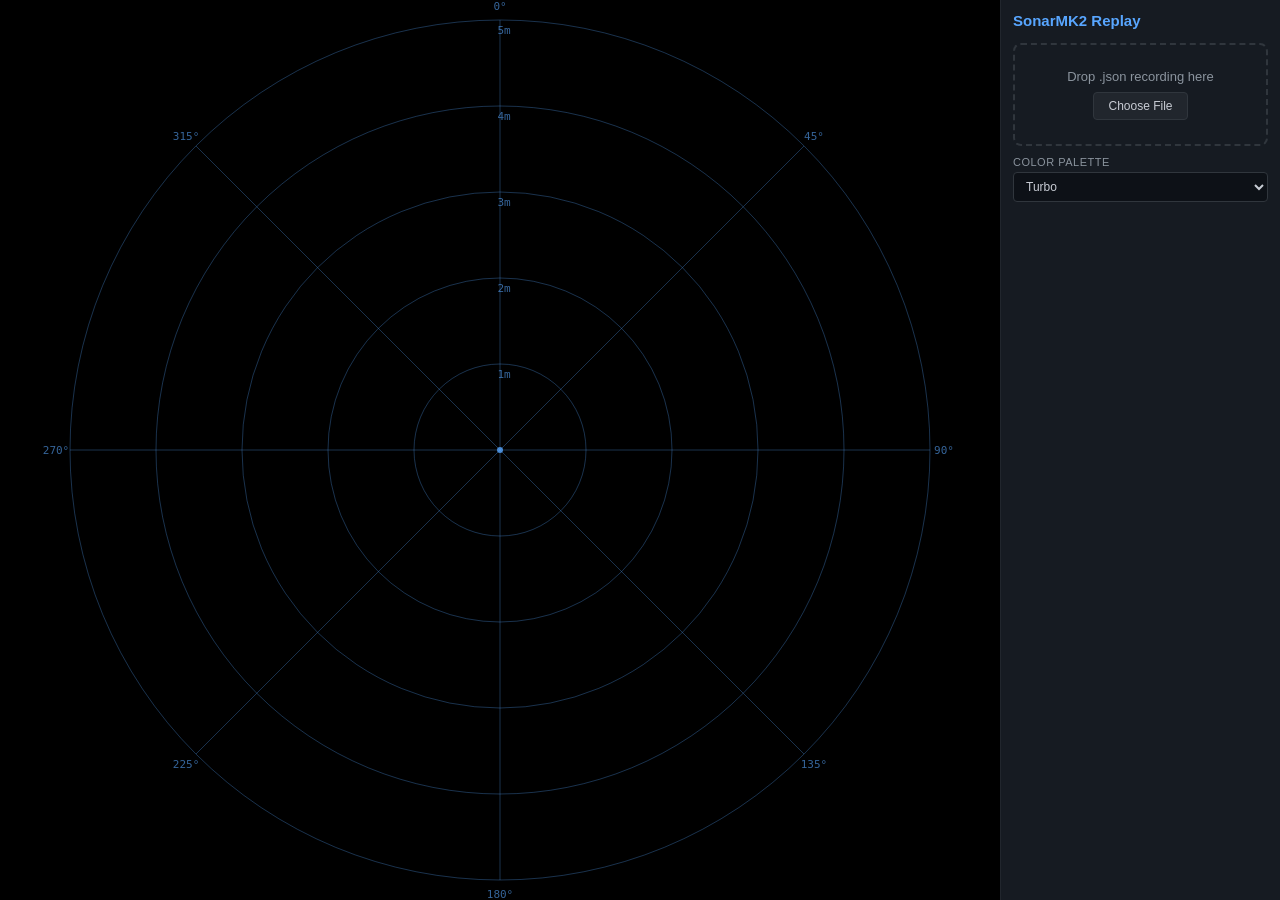
==== Firmware/tools/replay.html @ 8adbd780 "Add recording" ====
<!DOCTYPE html>
<html lang="en">
<head>
    <meta charset="UTF-8">
    <meta name="viewport" content="width=device-width, initial-scale=1.0">
    <title>SonarMK2 Replay</title>
    <style>
        * { margin: 0; padding: 0; box-sizing: border-box; }
        body { background: #0a0e14; color: #c8ccd4; font-family: -apple-system, BlinkMacSystemFont, "Segoe UI", Helvetica, Arial, sans-serif; font-size: 13px; overflow: hidden; height: 100vh; }
        .app { display: flex; height: 100vh; }
        .main-panel { flex: 1; position: relative; background: #0d1117; }
        .main-panel canvas { width: 100%; height: 100%; display: block; }
        .sidebar { width: 280px; background: #161b22; padding: 12px; overflow-y: auto; display: flex; flex-direction: column; gap: 10px; border-left: 1px solid #21262d; }
        .sidebar h2 { font-size: 15px; color: #58a6ff; margin-bottom: 4px; }
        .file-drop { border: 2px dashed #30363d; border-radius: 8px; padding: 24px 12px; text-align: center; color: #8b949e; cursor: pointer; transition: border-color 0.2s; }
        .file-drop.dragover { border-color: #58a6ff; background: rgba(88, 166, 255, 0.05); }
        .file-drop button { background: #21262d; border: 1px solid #30363d; color: #c8ccd4; padding: 6px 14px; border-radius: 4px; cursor: pointer; margin-top: 8px; font-size: 12px; }
        .file-drop button:hover { background: #30363d; border-color: #58a6ff; }
        .info-grid { display: grid; grid-template-columns: auto 1fr; gap: 2px 8px; font-size: 12px; }
        .info-grid .label { color: #8b949e; }
        .info-grid .value { color: #c8ccd4; font-weight: 600; text-align: right; }
        .section-title { font-size: 11px; text-transform: uppercase; color: #8b949e; letter-spacing: 0.5px; margin-top: 4px; }
        .transport { display: flex; gap: 4px; align-items: center; }
        .transport button { width: 32px; height: 32px; background: #21262d; border: 1px solid #30363d; color: #c8ccd4; border-radius: 4px; cursor: pointer; font-size: 14px; display: flex; align-items: center; justify-content: center; }
        .transport button:hover { background: #30363d; border-color: #58a6ff; }
        .transport button:disabled { opacity: 0.4; cursor: default; }
        .transport button.active { background: #58a6ff; color: #0d1117; border-color: #58a6ff; }
        .transport select { background: #0d1117; border: 1px solid #30363d; color: #c8ccd4; padding: 4px 6px; border-radius: 4px; font-size: 12px; }
        .timeline { margin-top: 4px; }
        .timeline input[type="range"] { width: 100%; accent-color: #58a6ff; }
        .time-display { display: flex; justify-content: space-between; font-size: 11px; color: #8b949e; margin-top: 2px; }
        .control-group { display: flex; flex-direction: column; gap: 4px; }
        .control-group label { font-size: 11px; color: #8b949e; text-transform: uppercase; letter-spacing: 0.5px; }
        .control-group select { background: #0d1117; border: 1px solid #30363d; color: #c8ccd4; padding: 6px 8px; border-radius: 4px; font-size: 12px; }
        .hidden { display: none !important; }
        @media (max-width: 700px) {
            .app { flex-direction: column; }
            .sidebar { width: 100%; max-height: 40vh; border-left: none; border-top: 1px solid #21262d; }
        }
    </style>
</head>
<body>
    <div class="app">
        <div class="main-panel">
            <canvas id="sonar-canvas"></canvas>
        </div>
        <div class="sidebar">
            <h2>SonarMK2 Replay</h2>

            <div class="file-drop" id="file-drop">
                Drop .json recording here
                <br>
                <button id="file-pick" type="button">Choose File</button>
                <input type="file" id="file-input" accept=".json" hidden>
            </div>

            <div id="session-info" class="hidden">
                <div class="section-title">Session</div>
                <div class="info-grid">
                    <span class="label">Date:</span><span class="value" id="r-date">--</span>
                    <span class="label">Duration:</span><span class="value" id="r-duration">--</span>
                    <span class="label">Records:</span><span class="value" id="r-records">--</span>
                    <span class="label">Range:</span><span class="value" id="r-range">--</span>
                    <span class="label">Samples:</span><span class="value" id="r-samples">--</span>
                </div>
            </div>

            <div id="playback-controls" class="hidden">
                <div class="section-title">Playback</div>
                <div class="transport">
                    <button id="btn-play" type="button" title="Play">&#x25B6;</button>
                    <button id="btn-pause" type="button" title="Pause" disabled>&#x23F8;</button>
                    <button id="btn-stop" type="button" title="Stop">&#x25A0;</button>
                    <select id="speed-select">
                        <option value="0.5">0.5x</option>
                        <option value="1" selected>1x</option>
                        <option value="2">2x</option>
                        <option value="4">4x</option>
                        <option value="10">10x</option>
                    </select>
                </div>
                <div class="timeline">
                    <input type="range" id="timeline" min="0" max="1000" value="0" step="1">
                    <div class="time-display">
                        <span id="time-current">00:00</span>
                        <span id="time-total">00:00</span>
                    </div>
                </div>
            </div>

            <div id="status-display" class="hidden">
                <div class="section-title">Sensor Data</div>
                <div class="info-grid">
                    <span class="label">Depth:</span><span class="value"><span id="r-depth">--</span> m</span>
                    <span class="label">Temp:</span><span class="value"><span id="r-temp">--</span> &deg;C</span>
                    <span class="label">Pressure:</span><span class="value"><span id="r-pres">--</span> mbar</span>
                    <span class="label">Battery:</span><span class="value"><span id="r-batt">--</span> V</span>
                    <span class="label">Scan Rate:</span><span class="value"><span id="r-scanrate">--</span> &deg;/s</span>
                </div>
            </div>

            <div id="orient-display" class="hidden">
                <div class="section-title">Orientation</div>
                <div class="info-grid">
                    <span class="label">Heading:</span><span class="value"><span id="r-heading">--</span>&deg;</span>
                    <span class="label">Pitch:</span><span class="value"><span id="r-pitch">--</span>&deg;</span>
                    <span class="label">Roll:</span><span class="value"><span id="r-roll">--</span>&deg;</span>
                </div>
            </div>

            <div class="control-group">
                <label>Color Palette</label>
                <select id="palette">
                    <option value="grayscale">Grayscale</option>
                    <option value="ocean">Ocean</option>
                    <option value="turbo" selected>Turbo</option>
                    <option value="hot">Hot</option>
                </select>
            </div>
        </div>
    </div>

<script>
(function () {
    "use strict";

    /* ---- Color Palette LUTs ---- */

    function buildPalette(fn) {
        var lut = new Uint8Array(256 * 4);
        for (var i = 0; i < 256; i++) {
            var rgba = fn(i);
            lut[i * 4]     = rgba[0];
            lut[i * 4 + 1] = rgba[1];
            lut[i * 4 + 2] = rgba[2];
            lut[i * 4 + 3] = rgba[3];
        }
        return lut;
    }

    var palettes = {
        grayscale: buildPalette(function (v) { return [v, v, v, 255]; }),
        ocean: buildPalette(function (v) {
            var t = v / 255;
            if (t < 0.5) { var s = t * 2; return [0, Math.round(s * 100), Math.round(50 + s * 205), 255]; }
            var s = (t - 0.5) * 2;
            return [Math.round(s * 255), Math.round(100 + s * 155), Math.round(255 - s * 55), 255];
        }),
        turbo: buildPalette(function (v) {
            var stops = [
                [0.00, 48, 18, 59], [0.13, 69, 91, 205], [0.25, 40, 165, 225],
                [0.38, 34, 221, 165], [0.50, 121, 252, 76], [0.63, 213, 237, 36],
                [0.75, 249, 176, 14], [0.88, 239, 90, 17], [1.00, 122, 4, 3]
            ];
            var t = v / 255, i = 0;
            while (i < stops.length - 2 && stops[i + 1][0] < t) i++;
            var s0 = stops[i], s1 = stops[i + 1], f = (t - s0[0]) / (s1[0] - s0[0]);
            return [Math.round(s0[1] + f * (s1[1] - s0[1])), Math.round(s0[2] + f * (s1[2] - s0[2])), Math.round(s0[3] + f * (s1[3] - s0[3])), 255];
        }),
        hot: buildPalette(function (v) {
            var t = v / 255;
            if (t < 0.33) return [Math.round(t / 0.33 * 255), 0, 0, 255];
            if (t < 0.66) return [255, Math.round((t - 0.33) / 0.33 * 255), 0, 255];
            return [255, 255, Math.round((t - 0.66) / 0.34 * 255), 255];
        })
    };

    var currentPalette = palettes.turbo;
    var colorLUT = new Array(256);
    function rebuildColorLUT() {
        for (var i = 0; i < 256; i++) {
            colorLUT[i] = "rgb(" + currentPalette[i * 4] + "," + currentPalette[i * 4 + 1] + "," + currentPalette[i * 4 + 2] + ")";
        }
    }
    rebuildColorLUT();

    /* ---- Canvas setup ---- */

    var canvas = document.getElementById("sonar-canvas");
    var ctx = canvas.getContext("2d");
    var MARGIN = 20;
    var W = 2, H = 2;
    var cx = 1, cy = 1, radius = 1;
    var fullCircle = true;

    var offCanvas = document.createElement("canvas");
    var offCtx = offCanvas.getContext("2d");
    function clearOffscreen() {
        offCtx.fillStyle = "#000000";
        offCtx.fillRect(0, 0, W, H);
    }

    /* ---- State ---- */

    var config = {
        gain: 1, start_angle: 0, end_angle: 399,
        num_samples: 200, transmit_frequency: 750,
        transmit_duration: 0, sample_period: 0,
        range_mm: 5000, speed_of_sound: 1500, saltwater: true
    };

    var sonarStore = new Array(400);
    var needsRedraw = true;
    var currentDepth = null;
    var compassHeading = null;

    /* ---- Recording data ---- */

    var recordingData = null;
    var playbackState = "stopped";
    var playbackIndex = 0;
    var playbackTime = 0;
    var playbackSpeed = 1;
    var lastFrameTs = 0;

    /* ---- Gradian conversions ---- */

    function gradToRad(grad) {
        return Math.PI / 2 - (grad * 2 * Math.PI / 400);
    }

    function gradToArc(grad) {
        return grad * 2 * Math.PI / 400 - Math.PI / 2;
    }

    /* ---- Viewport ---- */

    function dAngleInRange(dAngle, dStart, dEnd) {
        if (dStart <= dEnd) return dAngle >= dStart && dAngle <= dEnd;
        return dAngle >= dStart || dAngle <= dEnd;
    }

    function sectorBoundingBox() {
        var dStart = config.start_angle;
        var dEnd = config.end_angle;
        var pts = [[0, 0]];
        var sA = gradToRad(dStart);
        pts.push([Math.cos(sA), -Math.sin(sA)]);
        var eA = gradToRad(dEnd);
        pts.push([Math.cos(eA), -Math.sin(eA)]);
        for (var c = 0; c < 400; c += 100) {
            if (dAngleInRange(c, dStart, dEnd)) {
                var a = gradToRad(c);
                pts.push([Math.cos(a), -Math.sin(a)]);
            }
        }
        var minX = Infinity, maxX = -Infinity, minY = Infinity, maxY = -Infinity;
        for (var i = 0; i < pts.length; i++) {
            if (pts[i][0] < minX) minX = pts[i][0];
            if (pts[i][0] > maxX) maxX = pts[i][0];
            if (pts[i][1] < minY) minY = pts[i][1];
            if (pts[i][1] > maxY) maxY = pts[i][1];
        }
        return { minX: minX, maxX: maxX, minY: minY, maxY: maxY };
    }

    function computeViewport() {
        var start = config.start_angle, end = config.end_angle;
        fullCircle = (start === 0 && end === 399);
        if (fullCircle || start === end) {
            cx = W / 2; cy = H / 2;
            radius = Math.min(W, H) / 2 - MARGIN;
        } else {
            var bb = sectorBoundingBox();
            var bbW = bb.maxX - bb.minX, bbH = bb.maxY - bb.minY;
            radius = Math.min((W - 2 * MARGIN) / bbW, (H - 2 * MARGIN) / bbH);
            var sectorPxW = bbW * radius, sectorPxH = bbH * radius;
            cx = (W - sectorPxW) / 2 + (-bb.minX) * radius;
            cy = (H - sectorPxH) / 2 + (-bb.minY) * radius;
        }
    }

    function resizeCanvas() {
        var container = document.querySelector(".main-panel");
        var availW = container.clientWidth, availH = container.clientHeight;
        if (availW < 1 || availH < 1) return;
        W = availW; H = availH;
        canvas.width = W; canvas.height = H;
        offCanvas.width = W; offCanvas.height = H;
        computeViewport();
        redrawAll();
        needsRedraw = true;
    }

    /* ---- Draw sonar data for one angle ---- */

    function drawAngle(angle, data, numSamples, dataRange) {
        var angStep = 2 * Math.PI / 400;
        var overlap = 0.004;
        var startAng = gradToArc(angle) - angStep / 2 - overlap;
        var endAng = gradToArc(angle) + angStep / 2 + overlap;

        offCtx.fillStyle = "#000000";
        offCtx.beginPath();
        offCtx.moveTo(cx, cy);
        offCtx.arc(cx, cy, radius, startAng, endAng);
        offCtx.closePath();
        offCtx.fill();

        var rangeRatio = dataRange / config.range_mm;
        var visibleSamples, drawRadius;
        if (rangeRatio >= 1) {
            visibleSamples = Math.ceil(numSamples / rangeRatio);
            drawRadius = radius;
        } else {
            visibleSamples = numSamples;
            drawRadius = rangeRatio * radius;
        }
        var rStep = drawRadius / visibleSamples;

        var s = 0;
        while (s < visibleSamples) {
            var intensity = data[s];
            if (intensity === 0) { s++; continue; }
            var runStart = s;
            while (s < visibleSamples && data[s] === intensity) s++;
            var r0 = runStart * rStep, r1 = s * rStep;
            offCtx.fillStyle = colorLUT[intensity];
            offCtx.beginPath();
            offCtx.arc(cx, cy, r1, startAng, endAng);
            if (r0 > 0) { offCtx.arc(cx, cy, r0, endAng, startAng, true); }
            else { offCtx.lineTo(cx, cy); }
            offCtx.closePath();
            offCtx.fill();
        }
        needsRedraw = true;
    }

    function storeAngle(angle, data, numSamples, rangeMm) {
        sonarStore[angle] = { data: new Uint8Array(data), numSamples: numSamples, range_mm: rangeMm };
        drawAngle(angle, sonarStore[angle].data, numSamples, rangeMm);
    }

    function angleInSector(angle) {
        var s = config.start_angle, e = config.end_angle;
        if (s <= e) return angle >= s && angle <= e;
        return angle >= s || angle <= e;
    }

    function redrawAll() {
        clearOffscreen();
        for (var i = 0; i < 400; i++) {
            var entry = sonarStore[i];
            if (entry && angleInSector(i)) drawAngle(i, entry.data, entry.numSamples, entry.range_mm);
        }
        needsRedraw = true;
    }

    /* ---- Grid overlay ---- */

    function drawGrid() {
        ctx.strokeStyle = "rgba(88, 166, 255, 0.3)";
        ctx.lineWidth = 1;
        ctx.font = "11px monospace";
        ctx.fillStyle = "rgba(88, 166, 255, 0.6)";
        ctx.textAlign = "center";

        var rangeM = config.range_mm / 1000;
        var ringInterval;
        if (rangeM <= 5) ringInterval = 1;
        else if (rangeM <= 10) ringInterval = 2;
        else if (rangeM <= 25) ringInterval = 5;
        else ringInterval = 10;
        var numRings = Math.floor(rangeM / ringInterval);

        if (fullCircle) {
            for (var i = 1; i <= numRings; i++) {
                var r = (i * ringInterval / rangeM) * radius;
                ctx.beginPath();
                ctx.arc(cx, cy, r, 0, 2 * Math.PI);
                ctx.stroke();
                ctx.fillText(i * ringInterval + "m", cx + 4, cy - r + 14);
            }
            var angleLabels = ["0", "45", "90", "135", "180", "225", "270", "315"];
            for (var i = 0; i < 8; i++) {
                var dGrad = i * 50;
                var a = gradToRad(dGrad);
                ctx.beginPath();
                ctx.moveTo(cx, cy);
                ctx.lineTo(cx + Math.cos(a) * radius, cy - Math.sin(a) * radius);
                ctx.stroke();
                var lx = cx + Math.cos(a) * (radius + 14);
                var ly = cy - Math.sin(a) * (radius + 14);
                ctx.fillText(angleLabels[i] + "\u00B0", lx, ly + 4);
            }
        } else {
            var dStart = config.start_angle, dEnd = config.end_angle;
            var arcStart = gradToArc(dStart), arcEnd = gradToArc(dEnd);
            for (var i = 1; i <= numRings; i++) {
                var r = (i * ringInterval / rangeM) * radius;
                ctx.beginPath();
                ctx.arc(cx, cy, r, arcStart, arcEnd, false);
                ctx.stroke();
            }
            var fwdA = gradToRad(0);
            for (var i = 1; i <= numRings; i++) {
                var r = (i * ringInterval / rangeM) * radius;
                ctx.fillText(i * ringInterval + "m", cx + Math.cos(fwdA) * r + 12, cy - Math.sin(fwdA) * r + 4);
            }
            var sA = gradToRad(dStart), eA = gradToRad(dEnd);
            ctx.beginPath(); ctx.moveTo(cx, cy); ctx.lineTo(cx + Math.cos(sA) * radius, cy - Math.sin(sA) * radius); ctx.stroke();
            ctx.beginPath(); ctx.moveTo(cx, cy); ctx.lineTo(cx + Math.cos(eA) * radius, cy - Math.sin(eA) * radius); ctx.stroke();
            ctx.beginPath(); ctx.moveTo(cx, cy); ctx.lineTo(cx + Math.cos(fwdA) * radius, cy - Math.sin(fwdA) * radius); ctx.stroke();
            ctx.fillText("0\u00B0", cx + Math.cos(fwdA) * (radius + 14), cy - Math.sin(fwdA) * (radius + 14) + 4);
        }

        ctx.fillStyle = "rgba(88, 166, 255, 0.8)";
        ctx.beginPath();
        ctx.arc(cx, cy, 3, 0, 2 * Math.PI);
        ctx.fill();
    }

    /* ---- Overlay ---- */

    function drawOverlay() {
        ctx.font = "bold 14px monospace";
        ctx.fillStyle = "rgba(200, 204, 212, 0.7)";
        ctx.textAlign = "left";
        ctx.textBaseline = "top";
        if (currentDepth !== null) {
            ctx.fillText("Depth: " + currentDepth.toFixed(2) + " m", 8, 8);
        }
        if (compassHeading !== null) {
            ctx.textAlign = "right";
            var hdg = ("00" + Math.round(compassHeading)).slice(-3);
            ctx.fillText("HDG " + hdg + "\u00B0", W - 8, 8);
        }
        if (recordingData && playbackState !== "stopped") {
            ctx.textAlign = "left";
            ctx.font = "11px monospace";
            ctx.fillStyle = "rgba(200, 204, 212, 0.5)";
            ctx.fillText(formatTime(playbackTime) + " / " + formatTime(recordingData.duration_ms), 8, 28);
        }
    }

    /* ---- Render loop ---- */

    function render() {
        if (needsRedraw) {
            ctx.fillStyle = "#0d1117";
            ctx.fillRect(0, 0, W, H);
            ctx.drawImage(offCanvas, 0, 0);
            drawGrid();
            drawOverlay();
            needsRedraw = false;
        }
        requestAnimationFrame(render);
    }

    /* ---- Base64 decode ---- */

    function base64ToUint8(b64) {
        var bin = atob(b64);
        var u8 = new Uint8Array(bin.length);
        for (var i = 0; i < bin.length; i++) u8[i] = bin.charCodeAt(i);
        return u8;
    }

    /* ---- Time formatting ---- */

    function formatTime(ms) {
        var totalSec = Math.floor(ms / 1000);
        var m = Math.floor(totalSec / 60);
        var s = totalSec % 60;
        return ("0" + m).slice(-2) + ":" + ("0" + s).slice(-2);
    }

    function formatDate(ts) {
        var d = new Date(ts);
        return d.toLocaleString();
    }

    /* ---- File loading ---- */

    function loadRecording(jsonText) {
        try {
            var data = JSON.parse(jsonText);
        } catch (e) {
            alert("Invalid JSON file");
            return;
        }
        if (data.version !== 1) { alert("Unsupported recording version: " + data.version); return; }
        if (!data.records || !data.records.length) { alert("Recording contains no data"); return; }

        recordingData = data;
        config = JSON.parse(JSON.stringify(data.initial_config));
        sonarStore = new Array(400);
        playbackIndex = 0;
        playbackTime = 0;
        playbackState = "stopped";
        currentDepth = null;
        compassHeading = null;

        computeViewport();
        clearOffscreen();
        redrawAll();

        /* Update session info */
        document.getElementById("r-date").textContent = formatDate(data.start_time);
        document.getElementById("r-duration").textContent = formatTime(data.duration_ms);
        document.getElementById("r-records").textContent = data.records.length;
        document.getElementById("r-range").textContent = (data.initial_config.range_mm / 1000) + " m";
        document.getElementById("r-samples").textContent = data.initial_config.num_samples;

        /* Update timeline */
        document.getElementById("timeline").max = data.duration_ms;
        document.getElementById("timeline").value = 0;
        document.getElementById("time-current").textContent = "00:00";
        document.getElementById("time-total").textContent = formatTime(data.duration_ms);

        /* Show panels */
        document.getElementById("session-info").classList.remove("hidden");
        document.getElementById("playback-controls").classList.remove("hidden");
        document.getElementById("status-display").classList.remove("hidden");
        document.getElementById("orient-display").classList.remove("hidden");
        document.getElementById("file-drop").classList.add("hidden");

        /* Reset transport buttons */
        document.getElementById("btn-play").disabled = false;
        document.getElementById("btn-pause").disabled = true;

        needsRedraw = true;
    }

    /* ---- Playback engine ---- */

    function processRecord(rec) {
        if (rec.type === "sonar") {
            var data = base64ToUint8(rec.intensity);
            storeAngle(rec.angle, data, rec.num_samples, rec.range_mm);
            if (rec.heading !== null && rec.heading !== undefined) {
                compassHeading = rec.heading;
                document.getElementById("r-heading").textContent = rec.heading.toFixed(1);
            }
            if (rec.pitch !== null && rec.pitch !== undefined) {
                document.getElementById("r-pitch").textContent = rec.pitch.toFixed(1);
            }
            if (rec.roll !== null && rec.roll !== undefined) {
                document.getElementById("r-roll").textContent = rec.roll.toFixed(1);
            }
        } else if (rec.type === "status") {
            if (rec.depth_m !== undefined) {
                currentDepth = rec.depth_m;
                document.getElementById("r-depth").textContent = rec.depth_m.toFixed(2);
            }
            if (rec.temp_c !== undefined) document.getElementById("r-temp").textContent = rec.temp_c.toFixed(1);
            if (rec.pressure_mbar !== undefined) document.getElementById("r-pres").textContent = rec.pressure_mbar.toFixed(1);
            if (rec.batt_mv !== undefined) document.getElementById("r-batt").textContent = (rec.batt_mv / 1000).toFixed(1);
            if (rec.scan_rate !== undefined) document.getElementById("r-scanrate").textContent = (rec.scan_rate * 0.9).toFixed(1);
        } else if (rec.type === "config") {
            var keys = Object.keys(rec);
            for (var i = 0; i < keys.length; i++) {
                if (keys[i] !== "t" && keys[i] !== "type") {
                    config[keys[i]] = rec[keys[i]];
                }
            }
            computeViewport();
            redrawAll();
            document.getElementById("r-range").textContent = (config.range_mm / 1000) + " m";
            document.getElementById("r-samples").textContent = config.num_samples;
        }
    }

    function playbackTick(now) {
        if (playbackState !== "playing") return;

        var dt = (now - lastFrameTs) * playbackSpeed;
        lastFrameTs = now;

        /* Cap dt to avoid huge jumps on tab switch */
        if (dt > 500) dt = 500;

        playbackTime += dt;

        var records = recordingData.records;
        var processed = 0;
        while (playbackIndex < records.length && records[playbackIndex].t <= playbackTime) {
            processRecord(records[playbackIndex]);
            playbackIndex++;
            processed++;
            /* Process in batches to avoid freezing at high speeds */
            if (processed > 50) {
                playbackTime = records[playbackIndex - 1].t;
                break;
            }
        }

        document.getElementById("timeline").value = playbackTime;
        document.getElementById("time-current").textContent = formatTime(playbackTime);

        if (playbackIndex >= records.length) {
            playbackState = "stopped";
            document.getElementById("btn-play").disabled = false;
            document.getElementById("btn-pause").disabled = true;
            return;
        }

        requestAnimationFrame(playbackTick);
    }

    function seekTo(timeMs) {
        sonarStore = new Array(400);
        clearOffscreen();
        config = JSON.parse(JSON.stringify(recordingData.initial_config));
        currentDepth = null;
        compassHeading = null;
        playbackIndex = 0;

        var records = recordingData.records;
        while (playbackIndex < records.length && records[playbackIndex].t <= timeMs) {
            processRecord(records[playbackIndex]);
            playbackIndex++;
        }
        playbackTime = timeMs;
        document.getElementById("timeline").value = timeMs;
        document.getElementById("time-current").textContent = formatTime(timeMs);
        needsRedraw = true;
    }

    /* ---- Transport controls ---- */

    document.getElementById("btn-play").addEventListener("click", function () {
        if (!recordingData) return;
        if (playbackIndex >= recordingData.records.length) {
            /* Restart from beginning */
            seekTo(0);
        }
        playbackState = "playing";
        lastFrameTs = performance.now();
        this.disabled = true;
        document.getElementById("btn-pause").disabled = false;
        requestAnimationFrame(playbackTick);
    });

    document.getElementById("btn-pause").addEventListener("click", function () {
        playbackState = "paused";
        this.disabled = true;
        document.getElementById("btn-play").disabled = false;
    });

    document.getElementById("btn-stop").addEventListener("click", function () {
        playbackState = "stopped";
        document.getElementById("btn-play").disabled = false;
        document.getElementById("btn-pause").disabled = true;
        if (recordingData) seekTo(0);
    });

    document.getElementById("speed-select").addEventListener("change", function () {
        playbackSpeed = parseFloat(this.value);
    });

    /* Timeline scrubbing */
    var seekDebounce = null;
    document.getElementById("timeline").addEventListener("input", function () {
        var val = parseFloat(this.value);
        document.getElementById("time-current").textContent = formatTime(val);
        if (seekDebounce) clearTimeout(seekDebounce);
        seekDebounce = setTimeout(function () {
            seekTo(val);
        }, 100);
    });

    /* ---- Palette switching ---- */

    document.getElementById("palette").addEventListener("change", function () {
        currentPalette = palettes[this.value];
        rebuildColorLUT();
        if (recordingData) redrawAll();
    });

    /* ---- File drop / pick ---- */

    var dropZone = document.getElementById("file-drop");
    dropZone.addEventListener("dragover", function (e) {
        e.preventDefault();
        e.stopPropagation();
        this.classList.add("dragover");
    });
    dropZone.addEventListener("dragleave", function (e) {
        e.preventDefault();
        this.classList.remove("dragover");
    });
    dropZone.addEventListener("drop", function (e) {
        e.preventDefault();
        e.stopPropagation();
        this.classList.remove("dragover");
        var file = e.dataTransfer.files[0];
        if (file) readFile(file);
    });
    document.getElementById("file-pick").addEventListener("click", function () {
        document.getElementById("file-input").click();
    });
    document.getElementById("file-input").addEventListener("change", function () {
        if (this.files[0]) readFile(this.files[0]);
    });

    function readFile(file) {
        var reader = new FileReader();
        reader.onload = function (e) { loadRecording(e.target.result); };
        reader.readAsText(file);
    }

    /* ---- Init ---- */

    resizeCanvas();
    requestAnimationFrame(render);

    var resizeTimer = null;
    window.addEventListener("resize", function () {
        if (resizeTimer) clearTimeout(resizeTimer);
        resizeTimer = setTimeout(resizeCanvas, 100);
    });

})();
</script>
</body>
</html>
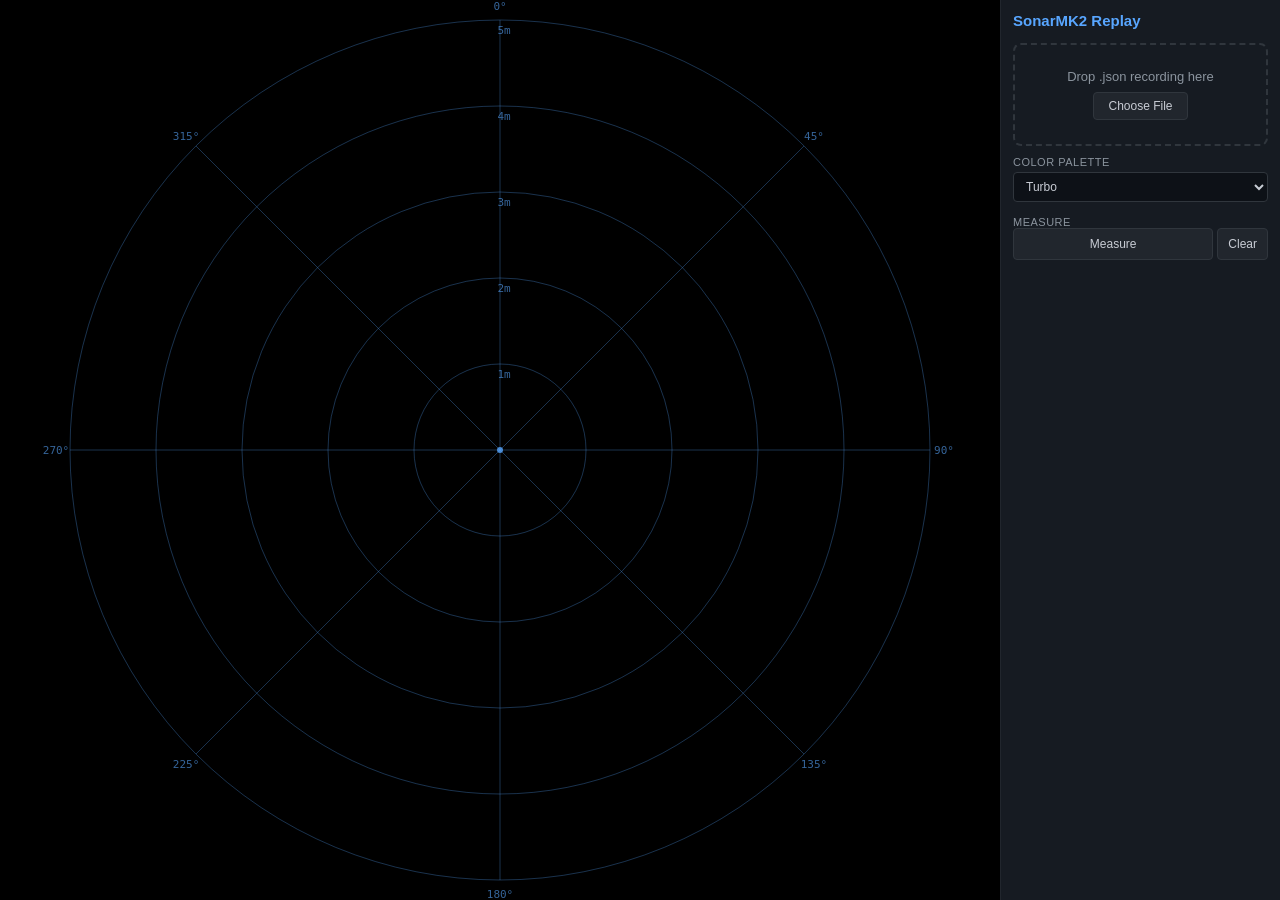
==== commit 8a4189eb: "Make some enhancements to the replay tool" ====
--- a/Firmware/tools/replay.html
+++ b/Firmware/tools/replay.html
@@ -32,6 +32,10 @@
         .control-group { display: flex; flex-direction: column; gap: 4px; }
         .control-group label { font-size: 11px; color: #8b949e; text-transform: uppercase; letter-spacing: 0.5px; }
         .control-group select { background: #0d1117; border: 1px solid #30363d; color: #c8ccd4; padding: 6px 8px; border-radius: 4px; font-size: 12px; }
+        .measure-btn { width: 100%; height: 32px; background: #21262d; border: 1px solid #30363d; color: #c8ccd4; border-radius: 4px; cursor: pointer; font-size: 12px; }
+        .measure-btn:hover { background: #30363d; border-color: #58a6ff; }
+        .measure-btn.active { background: #58a6ff; color: #0d1117; border-color: #58a6ff; }
+        .main-panel.measure-active canvas { cursor: crosshair; }
         .hidden { display: none !important; }
         @media (max-width: 700px) {
             .app { flex-direction: column; }
@@ -116,6 +120,24 @@
                     <option value="turbo" selected>Turbo</option>
                     <option value="hot">Hot</option>
                 </select>
+            </div>
+
+            <div>
+                <div class="section-title">Measure</div>
+                <div style="display: flex; gap: 4px;">
+                    <button id="measure-toggle" class="measure-btn" type="button" style="flex: 1;">Measure</button>
+                    <button id="measure-clear" class="measure-btn" type="button" style="flex: 0; padding: 0 10px;">Clear</button>
+                </div>
+                <div id="measure-info" class="hidden" style="margin-top: 8px;">
+                    <div class="info-grid">
+                        <span class="label">A Bearing:</span><span class="value" id="m-a-bearing">--</span>
+                        <span class="label">A Range:</span><span class="value" id="m-a-range">--</span>
+                        <span class="label">B Bearing:</span><span class="value" id="m-b-bearing">--</span>
+                        <span class="label">B Range:</span><span class="value" id="m-b-range">--</span>
+                        <span class="label">Distance:</span><span class="value" id="m-distance">--</span>
+                        <span class="label">Bearing A→B:</span><span class="value" id="m-ab-bearing">--</span>
+                    </div>
+                </div>
             </div>
         </div>
     </div>
@@ -204,6 +226,12 @@
     var currentDepth = null;
     var compassHeading = null;
 
+    /* ---- Measure tool state ---- */
+
+    var measureActive = false;
+    var measurePointA = null;
+    var measurePointB = null;
+
     /* ---- Recording data ---- */
 
     var recordingData = null;
@@ -215,12 +243,91 @@
 
     /* ---- Gradian conversions ---- */
 
+    var viewRotationGrad = 0;
+
     function gradToRad(grad) {
-        return Math.PI / 2 - (grad * 2 * Math.PI / 400);
+        return Math.PI / 2 - ((grad - viewRotationGrad) * 2 * Math.PI / 400);
     }
 
     function gradToArc(grad) {
-        return grad * 2 * Math.PI / 400 - Math.PI / 2;
+        return (grad - viewRotationGrad) * 2 * Math.PI / 400 - Math.PI / 2;
+    }
+
+    /* ---- Measure tool conversions ---- */
+
+    function pixelToWorld(px, py) {
+        var dx = px - cx, dy = cy - py;
+        var dist = Math.sqrt(dx * dx + dy * dy);
+        if (dist > radius || dist < 1) return null;
+        var mm = (dist / radius) * config.range_mm;
+        var angleRad = Math.atan2(dx, dy);
+        var grad = ((angleRad * 400 / (2 * Math.PI)) + viewRotationGrad + 400) % 400;
+        return { grad: grad, mm: mm };
+    }
+
+    function worldToPixel(grad, mm) {
+        var rad = gradToRad(grad);
+        var r = (mm / config.range_mm) * radius;
+        return { x: cx + Math.cos(rad) * r, y: cy - Math.sin(rad) * r };
+    }
+
+    function gradToDeg(grad) {
+        return grad * 0.9;
+    }
+
+    function formatBearing(deg) {
+        deg = ((deg % 360) + 360) % 360;
+        return deg.toFixed(1) + "\u00B0";
+    }
+
+    function formatDistance(mm) {
+        if (mm >= 1000) return (mm / 1000).toFixed(2) + " m";
+        return Math.round(mm) + " mm";
+    }
+
+    function computeMeasurement() {
+        if (!measurePointA || !measurePointB) return null;
+        var radA = measurePointA.grad * 2 * Math.PI / 400;
+        var axW = Math.sin(radA) * measurePointA.mm;
+        var ayW = Math.cos(radA) * measurePointA.mm;
+        var radB = measurePointB.grad * 2 * Math.PI / 400;
+        var bxW = Math.sin(radB) * measurePointB.mm;
+        var byW = Math.cos(radB) * measurePointB.mm;
+        var dxAB = bxW - axW, dyAB = byW - ayW;
+        var dist = Math.sqrt(dxAB * dxAB + dyAB * dyAB);
+        var bearingAB = Math.atan2(dxAB, dyAB) * 180 / Math.PI;
+        return {
+            distance_mm: dist,
+            bearing_a_deg: gradToDeg(measurePointA.grad),
+            range_a_mm: measurePointA.mm,
+            bearing_b_deg: gradToDeg(measurePointB.grad),
+            range_b_mm: measurePointB.mm,
+            bearing_ab_deg: bearingAB
+        };
+    }
+
+    function updateMeasureInfo() {
+        var infoEl = document.getElementById("measure-info");
+        if (!measureActive || !measurePointA) {
+            infoEl.classList.add("hidden");
+            return;
+        }
+        infoEl.classList.remove("hidden");
+        document.getElementById("m-a-bearing").textContent = formatBearing(gradToDeg(measurePointA.grad));
+        document.getElementById("m-a-range").textContent = formatDistance(measurePointA.mm);
+        if (!measurePointB) {
+            document.getElementById("m-b-bearing").textContent = "--";
+            document.getElementById("m-b-range").textContent = "--";
+            document.getElementById("m-distance").textContent = "--";
+            document.getElementById("m-ab-bearing").textContent = "--";
+        } else {
+            var m = computeMeasurement();
+            document.getElementById("m-b-bearing").textContent = formatBearing(m.bearing_b_deg);
+            document.getElementById("m-b-range").textContent = formatDistance(m.range_b_mm);
+            document.getElementById("m-distance").textContent = formatDistance(m.distance_mm);
+            document.getElementById("m-ab-bearing").textContent = formatBearing(m.bearing_ab_deg);
+        }
+        needsRedraw = true;
     }
 
     /* ---- Viewport ---- */
@@ -258,9 +365,12 @@
         var start = config.start_angle, end = config.end_angle;
         fullCircle = (start === 0 && end === 399);
         if (fullCircle || start === end) {
+            viewRotationGrad = 0;
             cx = W / 2; cy = H / 2;
             radius = Math.min(W, H) / 2 - MARGIN;
         } else {
+            var span = ((end - start) % 400 + 400) % 400;
+            viewRotationGrad = (start + span / 2) % 400;
             var bb = sectorBoundingBox();
             var bbW = bb.maxX - bb.minX, bbH = bb.maxY - bb.minY;
             radius = Math.min((W - 2 * MARGIN) / bbW, (H - 2 * MARGIN) / bbH);
@@ -326,9 +436,11 @@
         needsRedraw = true;
     }
 
+    var suppressDraw = false;
+
     function storeAngle(angle, data, numSamples, rangeMm) {
         sonarStore[angle] = { data: new Uint8Array(data), numSamples: numSamples, range_mm: rangeMm };
-        drawAngle(angle, sonarStore[angle].data, numSamples, rangeMm);
+        if (!suppressDraw) drawAngle(angle, sonarStore[angle].data, numSamples, rangeMm);
     }
 
     function angleInSector(angle) {
@@ -392,16 +504,27 @@
                 ctx.arc(cx, cy, r, arcStart, arcEnd, false);
                 ctx.stroke();
             }
-            var fwdA = gradToRad(0);
+            /* Range labels along sector center (always points up after rotation) */
+            var centerA = gradToRad(viewRotationGrad);
             for (var i = 1; i <= numRings; i++) {
                 var r = (i * ringInterval / rangeM) * radius;
-                ctx.fillText(i * ringInterval + "m", cx + Math.cos(fwdA) * r + 12, cy - Math.sin(fwdA) * r + 4);
-            }
+                ctx.fillText(i * ringInterval + "m", cx + Math.cos(centerA) * r + 12, cy - Math.sin(centerA) * r + 4);
+            }
+            /* Sector boundary lines */
             var sA = gradToRad(dStart), eA = gradToRad(dEnd);
             ctx.beginPath(); ctx.moveTo(cx, cy); ctx.lineTo(cx + Math.cos(sA) * radius, cy - Math.sin(sA) * radius); ctx.stroke();
             ctx.beginPath(); ctx.moveTo(cx, cy); ctx.lineTo(cx + Math.cos(eA) * radius, cy - Math.sin(eA) * radius); ctx.stroke();
-            ctx.beginPath(); ctx.moveTo(cx, cy); ctx.lineTo(cx + Math.cos(fwdA) * radius, cy - Math.sin(fwdA) * radius); ctx.stroke();
-            ctx.fillText("0\u00B0", cx + Math.cos(fwdA) * (radius + 14), cy - Math.sin(fwdA) * (radius + 14) + 4);
+            /* Start/end angle labels */
+            var startDeg = formatBearing(gradToDeg(dStart));
+            var endDeg = formatBearing(gradToDeg(dEnd));
+            ctx.fillText(startDeg, cx + Math.cos(sA) * (radius + 14), cy - Math.sin(sA) * (radius + 14) + 4);
+            ctx.fillText(endDeg, cx + Math.cos(eA) * (radius + 14), cy - Math.sin(eA) * (radius + 14) + 4);
+            /* Forward (0°) reference line only if within sector */
+            if (dAngleInRange(0, dStart, dEnd)) {
+                var fwdA = gradToRad(0);
+                ctx.beginPath(); ctx.moveTo(cx, cy); ctx.lineTo(cx + Math.cos(fwdA) * radius, cy - Math.sin(fwdA) * radius); ctx.stroke();
+                ctx.fillText("0\u00B0", cx + Math.cos(fwdA) * (radius + 14), cy - Math.sin(fwdA) * (radius + 14) + 4);
+            }
         }
 
         ctx.fillStyle = "rgba(88, 166, 255, 0.8)";
@@ -433,6 +556,67 @@
         }
     }
 
+    /* ---- Measure tool drawing ---- */
+
+    function drawLabel(text, x, y) {
+        ctx.font = "bold 12px monospace";
+        ctx.textAlign = "left";
+        ctx.textBaseline = "bottom";
+        ctx.lineWidth = 3;
+        ctx.strokeStyle = "#000";
+        ctx.strokeText(text, x, y);
+        ctx.fillStyle = "#ff6b6b";
+        ctx.fillText(text, x, y);
+    }
+
+    function drawCrosshair(x, y) {
+        var size = 8;
+        ctx.strokeStyle = "#ff6b6b";
+        ctx.lineWidth = 2;
+        ctx.beginPath();
+        ctx.moveTo(x - size, y); ctx.lineTo(x + size, y);
+        ctx.moveTo(x, y - size); ctx.lineTo(x, y + size);
+        ctx.stroke();
+    }
+
+    function drawMeasure() {
+        if (!measureActive) return;
+        if (measurePointA) {
+            var pA = worldToPixel(measurePointA.grad, measurePointA.mm);
+            drawCrosshair(pA.x, pA.y);
+            drawLabel("A", pA.x + 10, pA.y - 6);
+        }
+        if (measurePointB) {
+            var pB = worldToPixel(measurePointB.grad, measurePointB.mm);
+            drawCrosshair(pB.x, pB.y);
+            drawLabel("B", pB.x + 10, pB.y - 6);
+            if (measurePointA) {
+                var pA2 = worldToPixel(measurePointA.grad, measurePointA.mm);
+                ctx.strokeStyle = "#ff6b6b";
+                ctx.lineWidth = 1.5;
+                ctx.setLineDash([6, 4]);
+                ctx.beginPath();
+                ctx.moveTo(pA2.x, pA2.y);
+                ctx.lineTo(pB.x, pB.y);
+                ctx.stroke();
+                ctx.setLineDash([]);
+                var mx = (pA2.x + pB.x) / 2, my = (pA2.y + pB.y) / 2;
+                var m = computeMeasurement();
+                if (m) {
+                    var distText = formatDistance(m.distance_mm);
+                    ctx.font = "bold 12px monospace";
+                    ctx.textAlign = "center";
+                    ctx.textBaseline = "bottom";
+                    ctx.lineWidth = 3;
+                    ctx.strokeStyle = "#000";
+                    ctx.strokeText(distText, mx, my - 6);
+                    ctx.fillStyle = "#ff6b6b";
+                    ctx.fillText(distText, mx, my - 6);
+                }
+            }
+        }
+    }
+
     /* ---- Render loop ---- */
 
     function render() {
@@ -442,6 +626,7 @@
             ctx.drawImage(offCanvas, 0, 0);
             drawGrid();
             drawOverlay();
+            drawMeasure();
             needsRedraw = false;
         }
         requestAnimationFrame(render);
@@ -490,6 +675,9 @@
         playbackState = "stopped";
         currentDepth = null;
         compassHeading = null;
+        measurePointA = null;
+        measurePointB = null;
+        updateMeasureInfo();
 
         computeViewport();
         clearOffscreen();
@@ -554,8 +742,10 @@
                     config[keys[i]] = rec[keys[i]];
                 }
             }
-            computeViewport();
-            redrawAll();
+            if (!suppressDraw) {
+                computeViewport();
+                redrawAll();
+            }
             document.getElementById("r-range").textContent = (config.range_mm / 1000) + " m";
             document.getElementById("r-samples").textContent = config.num_samples;
         }
@@ -600,17 +790,22 @@
 
     function seekTo(timeMs) {
         sonarStore = new Array(400);
-        clearOffscreen();
         config = JSON.parse(JSON.stringify(recordingData.initial_config));
         currentDepth = null;
         compassHeading = null;
         playbackIndex = 0;
 
+        suppressDraw = true;
         var records = recordingData.records;
         while (playbackIndex < records.length && records[playbackIndex].t <= timeMs) {
             processRecord(records[playbackIndex]);
             playbackIndex++;
         }
+        suppressDraw = false;
+
+        computeViewport();
+        clearOffscreen();
+        redrawAll();
         playbackTime = timeMs;
         document.getElementById("timeline").value = timeMs;
         document.getElementById("time-current").textContent = formatTime(timeMs);
@@ -700,6 +895,56 @@
         reader.readAsText(file);
     }
 
+    /* ---- Measure tool interaction ---- */
+
+    document.getElementById("measure-toggle").addEventListener("click", function () {
+        measureActive = !measureActive;
+        this.classList.toggle("active", measureActive);
+        document.querySelector(".main-panel").classList.toggle("measure-active", measureActive);
+        if (!measureActive) {
+            measurePointA = null;
+            measurePointB = null;
+            updateMeasureInfo();
+            needsRedraw = true;
+        }
+    });
+
+    document.getElementById("measure-clear").addEventListener("click", function () {
+        measurePointA = null;
+        measurePointB = null;
+        updateMeasureInfo();
+        needsRedraw = true;
+    });
+
+    canvas.addEventListener("click", function (e) {
+        if (!measureActive) return;
+        var rect = canvas.getBoundingClientRect();
+        var px = e.clientX - rect.left;
+        var py = e.clientY - rect.top;
+        var world = pixelToWorld(px, py);
+        if (!world) return;
+        if (!measurePointA || measurePointB) {
+            measurePointA = world;
+            measurePointB = null;
+        } else {
+            measurePointB = world;
+        }
+        updateMeasureInfo();
+        needsRedraw = true;
+    });
+
+    document.addEventListener("keydown", function (e) {
+        if (e.key === "Escape" && measureActive) {
+            measureActive = false;
+            measurePointA = null;
+            measurePointB = null;
+            document.getElementById("measure-toggle").classList.remove("active");
+            document.querySelector(".main-panel").classList.remove("measure-active");
+            updateMeasureInfo();
+            needsRedraw = true;
+        }
+    });
+
     /* ---- Init ---- */
 
     resizeCanvas();
